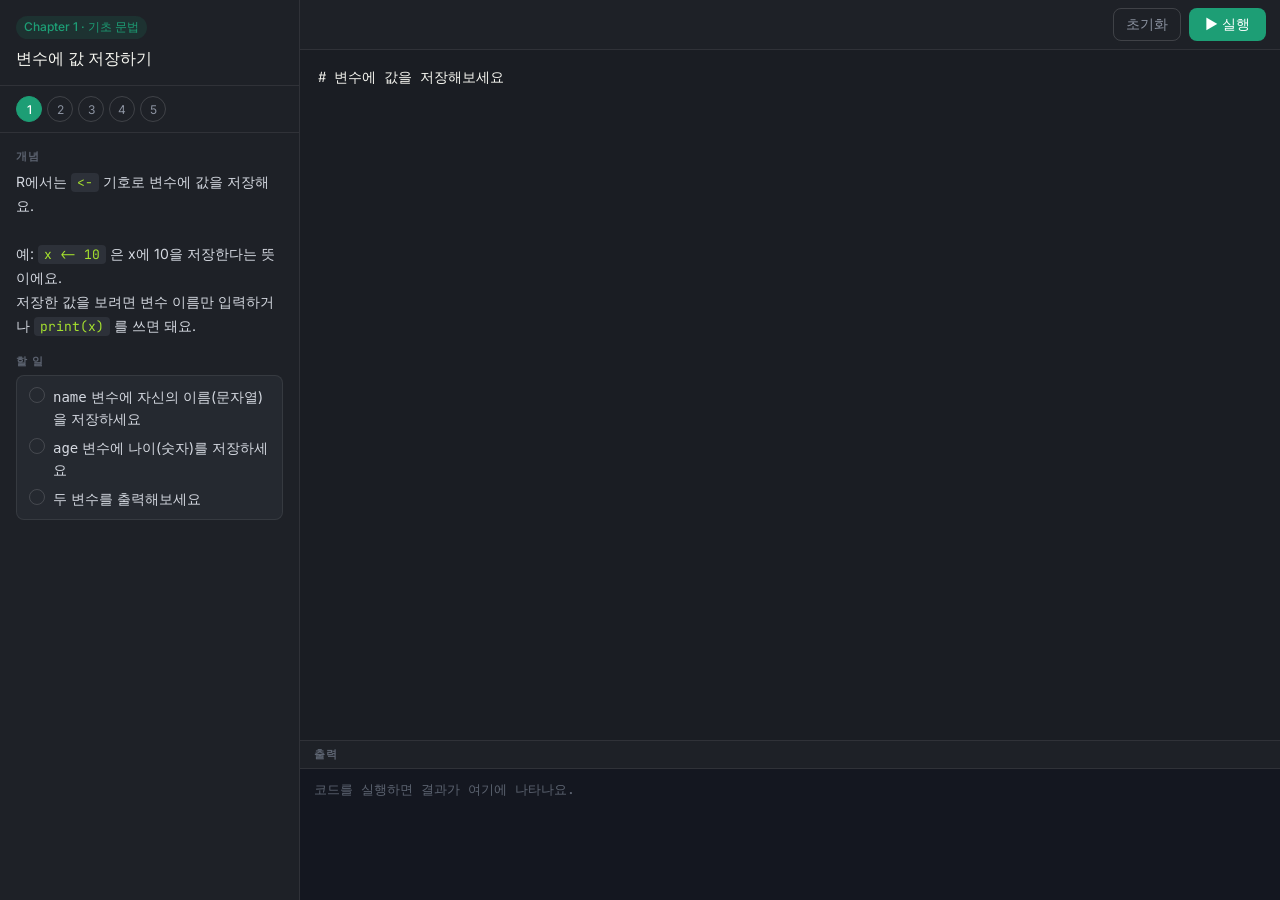
==== index.html @ 2be3b811 "Add files via upload" ====
<!DOCTYPE html>
<html lang="ko">
<head>
  <meta charset="UTF-8" />
  <meta name="viewport" content="width=device-width, initial-scale=1.0" />
  <title>R 코딩 실습실</title>
  <link rel="stylesheet" href="style.css" />
</head>
<body>
<div class="app" id="app">

  <div class="main">

    <div class="left-panel">
      <div class="lesson-header">
        <div class="chapter-badge" id="chapter-badge"></div>
        <div class="lesson-title" id="lesson-title"></div>
      </div>
      <div class="steps-nav" id="steps-nav"></div>
      <div class="mission-body" id="mission-body"></div>
    </div>

    <div class="right-panel">
      <div class="editor-header">
        <div class="editor-actions">
          <button class="reset-btn" onclick="resetCode()">초기화</button>
          <button class="run-btn" id="run-btn" onclick="runCode()">▶ 실행</button>
        </div>
      </div>
      <div class="editor-wrap">
        <textarea id="code-editor" spellcheck="false" autocomplete="off"></textarea>
      </div>
      <div class="output-panel">
        <div class="output-header">
          <span class="output-label">출력</span>
          <span class="output-status" id="output-status"></span>
        </div>
        <div class="output-body" id="output-body">
          <span class="output-placeholder">코드를 실행하면 결과가 여기에 나타나요.</span>
        </div>
      </div>
    </div>

  </div>

  <div class="modal-overlay" id="modal-overlay" style="display:none;">
    <div class="modal-card">
      <div class="modal-icon">✓</div>
      <div class="modal-title" id="modal-title"></div>
      <div class="modal-sub" id="modal-sub"></div>
      <button class="modal-next-btn" onclick="nextStep()">다음 →</button>
    </div>
  </div>

</div>
<script src="lessons.js"></script>
<script src="r-engine.js"></script>
<script src="app.js"></script>
</body>
</html>
---- style.css ----
/* ── Google Fonts ────────────────────────────── */
@import url('https://fonts.googleapis.com/css2?family=JetBrains+Mono:wght@400;500&family=Inter:wght@400;500;600&display=swap');

/* ── 리셋 & 전역 ─────────────────────────────── */
*, *::before, *::after { box-sizing: border-box; margin: 0; padding: 0; }

:root {
  --teal:   #1D9E75;
  --teal-d: #0F6E56;
  --teal-l: #1a3a2e;
  --blue:   #185FA5;
  --blue-l: #E6F1FB;

  /* Twilight 기반 다크 배경 */
  --bg:     #1e2127;
  --bg2:    #252930;
  --bg3:    #2d3139;
  --editor: #1a1d23;
  --output: #141720;

  --border: rgba(255,255,255,0.08);
  --border2:rgba(255,255,255,0.15);
  --text:   #d4d8e0;
  --text2:  #8b92a0;
  --text3:  #5c6370;

  /* Monokai 하이라이트 색상 */
  --mk-green:  #a6e22e;
  --mk-yellow: #e6db74;
  --mk-orange: #fd971f;
  --mk-pink:   #f92672;
  --mk-blue:   #66d9ef;
  --mk-purple: #ae81ff;
  --mk-white:  #f8f8f2;

  --mono:   'JetBrains Mono', 'Fira Code', 'Courier New', monospace;
  --sans:   'Inter', -apple-system, BlinkMacSystemFont, sans-serif;
  --radius: 8px;
  --radius-lg: 12px;
}

html, body { height: 100%; font-family: var(--sans); font-size: 15px; background: var(--bg); color: var(--text); }

/* ── 로딩 화면 ───────────────────────────────── */
.loading-screen {
  position: fixed; inset: 0;
  display: flex; align-items: center; justify-content: center;
  background: var(--bg);
  z-index: 100;
}
.loading-inner { text-align: center; width: 320px; }
.loading-logo {
  width: 64px; height: 64px; border-radius: 16px;
  background: var(--teal); color: white;
  font-size: 28px; font-weight: 700;
  display: flex; align-items: center; justify-content: center;
  margin: 0 auto 20px;
  font-family: var(--mono);
}
.loading-text { font-size: 17px; font-weight: 500; margin-bottom: 16px; }
.loading-bar {
  height: 4px; background: var(--bg3); border-radius: 2px; overflow: hidden;
  margin-bottom: 12px;
}
.loading-fill {
  height: 100%; background: var(--teal);
  transition: width 0.6s ease; width: 0%;
}
.loading-sub { font-size: 14px; color: var(--text3); line-height: 1.5; }

/* ── 앱 레이아웃 ─────────────────────────────── */
.app { height: 100vh; display: flex; flex-direction: column; }

.main {
  flex: 1; display: flex; overflow: hidden;
  min-height: 0;
}

/* ── 왼쪽 패널 ───────────────────────────────── */
.left-panel {
  width: 300px; min-width: 300px;
  display: flex; flex-direction: column;
  border-right: 0.5px solid var(--border);
  overflow: hidden;
}

.lesson-header {
  padding: 16px;
  border-bottom: 0.5px solid var(--border);
}
.chapter-badge {
  font-size: 12px; font-weight: 500;
  padding: 3px 8px; border-radius: 20px;
  display: inline-block; margin-bottom: 8px;
  background: var(--teal-l); color: var(--teal);
}
.lesson-title { font-size: 16px; font-weight: 500; line-height: 1.4; color: var(--mk-white); }

.steps-nav {
  display: flex; flex-wrap: wrap;
  padding: 10px 16px; gap: 5px;
  border-bottom: 0.5px solid var(--border);
}
.step-dot {
  width: 26px; height: 26px; border-radius: 50%;
  border: 0.5px solid var(--border2);
  display: flex; align-items: center; justify-content: center;
  font-size: 12px; cursor: pointer; color: var(--text2);
  transition: all 0.15s;
}
.step-dot:hover { background: var(--bg2); }
.step-dot.active { background: var(--teal); color: white; border-color: var(--teal); font-weight: 500; }
.step-dot.done   { background: var(--teal-l); color: var(--teal); border-color: var(--teal); }

.mission-body {
  flex: 1; overflow-y: auto;
  padding: 16px;
}
.mission-section { margin-bottom: 16px; }
.mission-label {
  font-size: 11px; font-weight: 600; letter-spacing: 0.07em;
  text-transform: uppercase; color: var(--text3); margin-bottom: 6px;
}
.mission-text { font-size: 14px; line-height: 1.7; color: var(--text); }
.mission-text code {
  font-family: var(--mono); font-size: 13px;
  background: var(--bg3); padding: 1px 6px;
  border-radius: 4px; color: var(--mk-green);
}
.mission-text pre {
  background: var(--editor); border: 0.5px solid var(--border);
  border-radius: var(--radius); padding: 12px 14px;
  margin-top: 8px; overflow-x: auto;
}
.mission-text pre code {
  background: none; padding: 0; font-size: 13px; color: var(--mk-white);
}
.task-box {
  background: var(--bg2); border-radius: var(--radius);
  padding: 10px 12px; border: 0.5px solid var(--border);
}
.task-item {
  display: flex; align-items: flex-start; gap: 8px;
  font-size: 14px; line-height: 1.5;
  margin-bottom: 8px;
}
.task-item:last-child { margin-bottom: 0; }
.task-check {
  width: 16px; height: 16px; min-width: 16px; border-radius: 50%;
  border: 1.5px solid var(--border2); margin-top: 1px;
  display: flex; align-items: center; justify-content: center;
  transition: all 0.2s;
}
.task-check.done { background: var(--teal); border-color: var(--teal); color: white; }

.hint-area {
  padding: 12px 16px;
  border-top: 0.5px solid var(--border);
}
.hint-btn {
  width: 100%; padding: 8px 12px;
  border: 0.5px solid var(--border2);
  border-radius: var(--radius); background: transparent;
  font-family: var(--sans); font-size: 14px; color: var(--text2);
  cursor: pointer; transition: all 0.15s;
}
.hint-btn:hover { background: var(--bg2); color: var(--text); }
.hint-bubble {
  display: none; font-size: 14px; line-height: 1.65;
  color: var(--text); background: var(--bg2);
  border-radius: var(--radius); padding: 10px 12px;
  margin-top: 8px;
  border-left: 2px solid var(--teal);
}
.hint-bubble.visible { display: block; }
.hint-loading { color: var(--text3); font-style: italic; }

.hint-box {
  font-size: 13px; line-height: 1.65; color: var(--mk-yellow);
  background: var(--bg2); border-radius: var(--radius);
  padding: 10px 12px; border-left: 2px solid var(--mk-orange);
}

/* ── 오른쪽 패널 ─────────────────────────────── */
.right-panel { flex: 1; display: flex; flex-direction: column; min-width: 0; }

.editor-header {
  padding: 8px 14px;
  border-bottom: 0.5px solid var(--border);
  display: flex; align-items: center; justify-content: flex-end;
}
.editor-actions { display: flex; gap: 8px; }

.reset-btn {
  padding: 6px 12px; border: 0.5px solid var(--border2);
  border-radius: var(--radius); background: transparent;
  font-family: var(--sans); font-size: 14px; color: var(--text2);
  cursor: pointer; transition: all 0.15s;
}
.reset-btn:hover { background: var(--bg2); }

.run-btn {
  padding: 6px 16px; background: var(--teal); color: white;
  border: none; border-radius: var(--radius);
  font-family: var(--sans); font-size: 14px; font-weight: 500;
  cursor: pointer; transition: background 0.15s;
}
.run-btn:hover { background: var(--teal-d); }
.run-btn:disabled { opacity: 0.6; cursor: not-allowed; }

.editor-wrap { flex: 1; min-height: 0; }

#code-editor {
  width: 100%; height: 100%;
  border: none; outline: none; resize: none;
  font-family: var(--mono); font-size: 14px; line-height: 1.7;
  padding: 16px 18px;
  background: var(--editor); color: var(--mk-white);
  tab-size: 2; caret-color: var(--mk-orange);
}

.output-panel {
  height: 160px; border-top: 0.5px solid var(--border);
  display: flex; flex-direction: column;
}
.output-header {
  padding: 6px 14px;
  border-bottom: 0.5px solid var(--border);
  display: flex; align-items: center; justify-content: space-between;
}
.output-label {
  font-size: 11px; font-weight: 600; letter-spacing: 0.07em;
  text-transform: uppercase; color: var(--text3);
}
.output-status { font-size: 13px; }
.status-ok  { color: var(--mk-green); }
.status-err { color: var(--mk-pink); }

.output-body {
  flex: 1; padding: 10px 14px; overflow-y: auto;
  font-family: var(--mono); font-size: 13px; line-height: 1.7;
  background: var(--output);
}
.output-placeholder { color: var(--text3); }
.out-ok  { color: var(--mk-white); white-space: pre-wrap; }
.out-err { color: var(--mk-pink);  white-space: pre-wrap; }

/* ── 모달 ────────────────────────────────────── */
.modal-overlay {
  position: fixed; inset: 0;
  background: rgba(0,0,0,0.7);
  display: flex; align-items: center; justify-content: center;
  z-index: 50;
}
.modal-card {
  background: var(--bg2); border: 0.5px solid var(--border2);
  border-radius: var(--radius-lg); padding: 32px 40px;
  text-align: center; min-width: 280px;
}
.modal-icon {
  width: 48px; height: 48px; border-radius: 50%;
  background: var(--teal-l); color: var(--teal);
  font-size: 22px; font-weight: 700;
  display: flex; align-items: center; justify-content: center;
  margin: 0 auto 12px;
}
.modal-title { font-size: 18px; font-weight: 500; margin-bottom: 6px; color: var(--mk-white); }
.modal-sub   { font-size: 14px; color: var(--text2); margin-bottom: 20px; }
.modal-next-btn {
  padding: 8px 24px; background: var(--teal); color: white;
  border: none; border-radius: var(--radius);
  font-family: var(--sans); font-size: 15px; font-weight: 500;
  cursor: pointer;
}
.modal-next-btn:hover { background: var(--teal-d); }
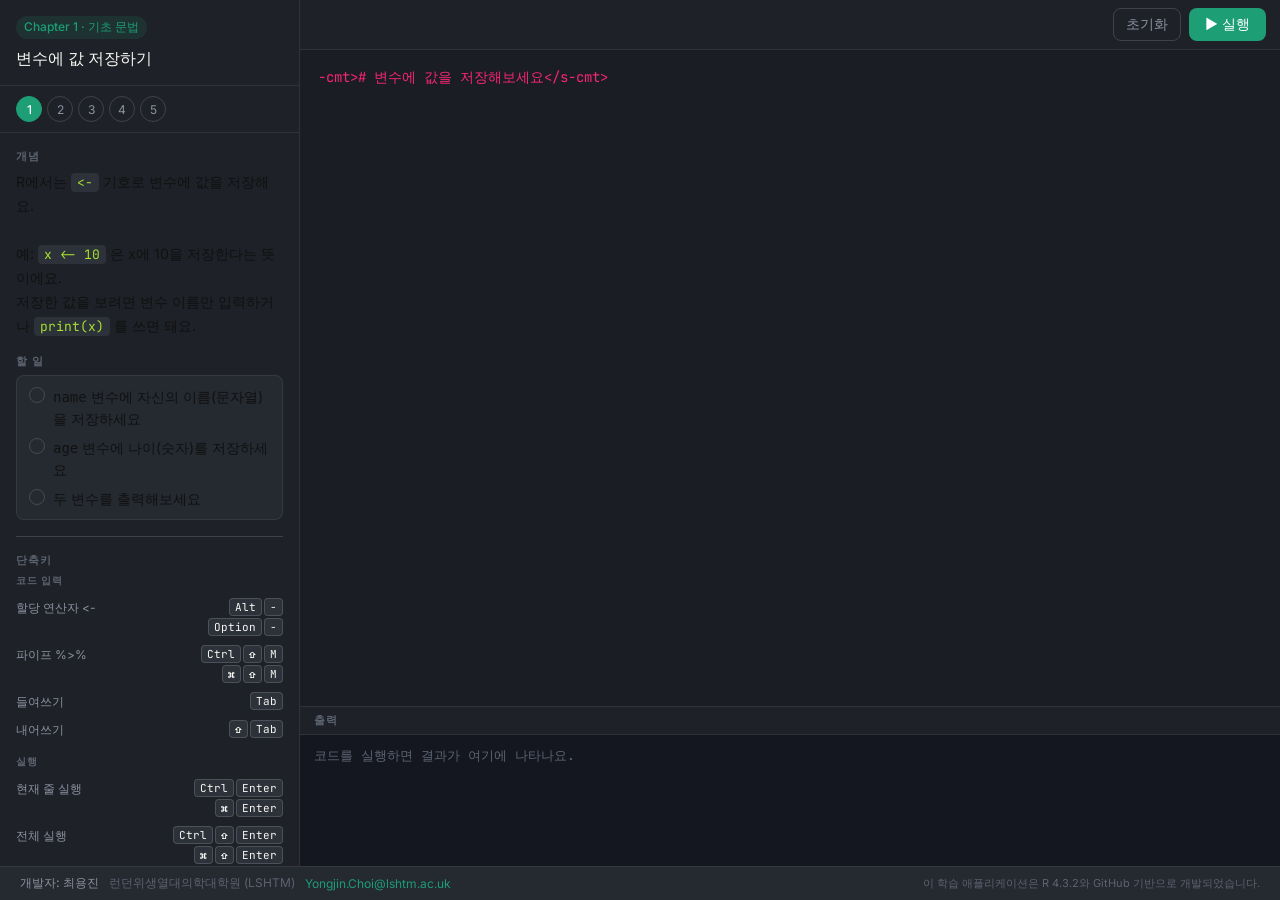
==== commit a3024696: "Add files via upload" ====
--- a/index.html
+++ b/index.html
@@ -27,9 +27,7 @@
           <button class="run-btn" id="run-btn" onclick="runCode()">▶ 실행</button>
         </div>
       </div>
-      <div class="editor-wrap">
-        <textarea id="code-editor" spellcheck="false" autocomplete="off"></textarea>
-      </div>
+      <div class="editor-wrap" id="code-editor-wrap"></div>
       <div class="output-panel">
         <div class="output-header">
           <span class="output-label">출력</span>
@@ -43,18 +41,29 @@
 
   </div>
 
+  <footer class="app-footer">
+    <div class="footer-left">
+      <span class="footer-dev">개발자: 최용진</span>
+      <span class="footer-affil">런던위생열대의학대학원 (LSHTM)</span>
+      <a class="footer-email" href="mailto:Yongjin.Choi@lshtm.ac.uk">Yongjin.Choi@lshtm.ac.uk</a>
+    </div>
+    <div class="footer-right">
+      이 학습 애플리케이션은 R 4.3.2와 GitHub 기반으로 개발되었습니다.
+    </div>
+  </footer>
+
   <div class="modal-overlay" id="modal-overlay" style="display:none;">
     <div class="modal-card">
       <div class="modal-icon">✓</div>
       <div class="modal-title" id="modal-title"></div>
+      <div class="modal-impl" id="modal-impl"></div>
       <div class="modal-sub" id="modal-sub"></div>
-      <button class="modal-next-btn" onclick="nextStep()">다음 →</button>
+      <button class="modal-next-btn" onclick="nextStep()">다음 단계 →</button>
     </div>
   </div>
 
 </div>
 <script src="lessons.js"></script>
-<script src="r-engine.js"></script>
 <script src="app.js"></script>
 </body>
 </html>
--- a/style.css
+++ b/style.css
@@ -181,6 +181,51 @@
   padding: 10px 12px; border-left: 2px solid var(--mk-orange);
 }
 
+/* ── 개념/할일 텍스트 색상 ───────────────────── */
+.content-text { color: #ffffff; }
+@media (prefers-color-scheme: light) {
+  .content-text { color: #111111; }
+}
+
+/* ── 단축키 구분선 ───────────────────────────── */
+.shortcut-divider {
+  border: none; border-top: 0.5px solid var(--border2);
+  margin: 8px 0 16px;
+}
+
+/* ── 단축키 리스트 ───────────────────────────── */
+.shortcut-list {
+  display: flex; flex-direction: column; gap: 3px;
+}
+.shortcut-group-label {
+  font-size: 10px; font-weight: 600; letter-spacing: 0.07em;
+  text-transform: uppercase; color: var(--text3);
+  margin-top: 10px; margin-bottom: 4px;
+}
+.shortcut-group-label:first-child { margin-top: 0; }
+.shortcut-item {
+  display: flex; align-items: flex-start;
+  justify-content: space-between;
+  gap: 8px; padding: 3px 0;
+}
+.shortcut-desc {
+  font-size: 12px; color: var(--text2); white-space: nowrap; padding-top: 2px;
+}
+.shortcut-keys {
+  display: flex; flex-direction: column; align-items: flex-end;
+  gap: 2px; flex-shrink: 0;
+}
+.shortcut-keys-row {
+  display: flex; align-items: center; gap: 2px;
+}
+kbd {
+  font-family: var(--mono); font-size: 11px;
+  background: var(--bg3); color: var(--mk-white);
+  border: 0.5px solid var(--border2);
+  border-radius: 4px; padding: 1px 5px;
+  white-space: nowrap;
+}
+
 /* ── 오른쪽 패널 ─────────────────────────────── */
 .right-panel { flex: 1; display: flex; flex-direction: column; min-width: 0; }
 
@@ -208,16 +253,45 @@
 .run-btn:hover { background: var(--teal-d); }
 .run-btn:disabled { opacity: 0.6; cursor: not-allowed; }
 
-.editor-wrap { flex: 1; min-height: 0; }
+.run-btn.next-mode { background: #185FA5; }
+.run-btn.next-mode:hover { background: #0c447c; }
+
+.editor-wrap {
+  flex: 1; min-height: 0; position: relative; overflow: hidden;
+}
+
+#hl-layer {
+  position: absolute; inset: 0;
+  font-family: var(--mono); font-size: 14px; line-height: 1.7;
+  padding: 16px 18px; margin: 0;
+  background: var(--editor);
+  color: var(--mk-white);
+  white-space: pre-wrap; word-wrap: break-word;
+  overflow: hidden; pointer-events: none;
+  tab-size: 2;
+}
 
 #code-editor {
+  position: absolute; inset: 0;
   width: 100%; height: 100%;
   border: none; outline: none; resize: none;
   font-family: var(--mono); font-size: 14px; line-height: 1.7;
   padding: 16px 18px;
-  background: var(--editor); color: var(--mk-white);
-  tab-size: 2; caret-color: var(--mk-orange);
-}
+  background: transparent; color: transparent;
+  caret-color: var(--mk-orange);
+  tab-size: 2; z-index: 1;
+  white-space: pre-wrap; word-wrap: break-word;
+  overflow-y: auto;
+}
+
+/* ── Monokai R 하이라이트 ────────────────────── */
+.hl-kw  { color: #f92672; font-weight: 500; }
+.hl-bi  { color: #66d9ef; }
+.hl-fn  { color: #a6e22e; }
+.hl-str { color: #e6db74; }
+.hl-num { color: #ae81ff; }
+.hl-op  { color: #f92672; }
+.hl-cmt { color: #75715e; font-style: italic; }
 
 .output-panel {
   height: 160px; border-top: 0.5px solid var(--border);
@@ -255,7 +329,7 @@
 .modal-card {
   background: var(--bg2); border: 0.5px solid var(--border2);
   border-radius: var(--radius-lg); padding: 32px 40px;
-  text-align: center; min-width: 280px;
+  text-align: center; min-width: 320px; max-width: 520px;
 }
 .modal-icon {
   width: 48px; height: 48px; border-radius: 50%;
@@ -264,7 +338,18 @@
   display: flex; align-items: center; justify-content: center;
   margin: 0 auto 12px;
 }
-.modal-title { font-size: 18px; font-weight: 500; margin-bottom: 6px; color: var(--mk-white); }
+.modal-title { font-size: 18px; font-weight: 500; margin-bottom: 14px; color: var(--mk-white); }
+.modal-impl  {
+  font-size: 14px; line-height: 1.7; color: var(--text);
+  text-align: left; background: var(--bg3);
+  border-radius: var(--radius); padding: 14px 16px;
+  margin-bottom: 16px; border-left: 2px solid var(--teal);
+}
+.modal-impl code {
+  font-family: var(--mono); font-size: 13px;
+  background: var(--editor); color: var(--mk-green);
+  padding: 1px 5px; border-radius: 3px;
+}
 .modal-sub   { font-size: 14px; color: var(--text2); margin-bottom: 20px; }
 .modal-next-btn {
   padding: 8px 24px; background: var(--teal); color: white;
@@ -273,3 +358,21 @@
   cursor: pointer;
 }
 .modal-next-btn:hover { background: var(--teal-d); }
+
+/* ── Footer ──────────────────────────────────── */
+.app-footer {
+  display: flex; align-items: center; justify-content: space-between;
+  padding: 8px 20px;
+  border-top: 0.5px solid var(--border);
+  background: var(--bg2);
+  font-size: 12px; color: var(--text3);
+  flex-shrink: 0;
+}
+.footer-left { display: flex; align-items: center; gap: 10px; }
+.footer-dev  { color: var(--text2); font-weight: 500; }
+.footer-affil { color: var(--text3); }
+.footer-email {
+  color: var(--teal); text-decoration: none;
+}
+.footer-email:hover { text-decoration: underline; }
+.footer-right { color: var(--text3); font-size: 11px; }
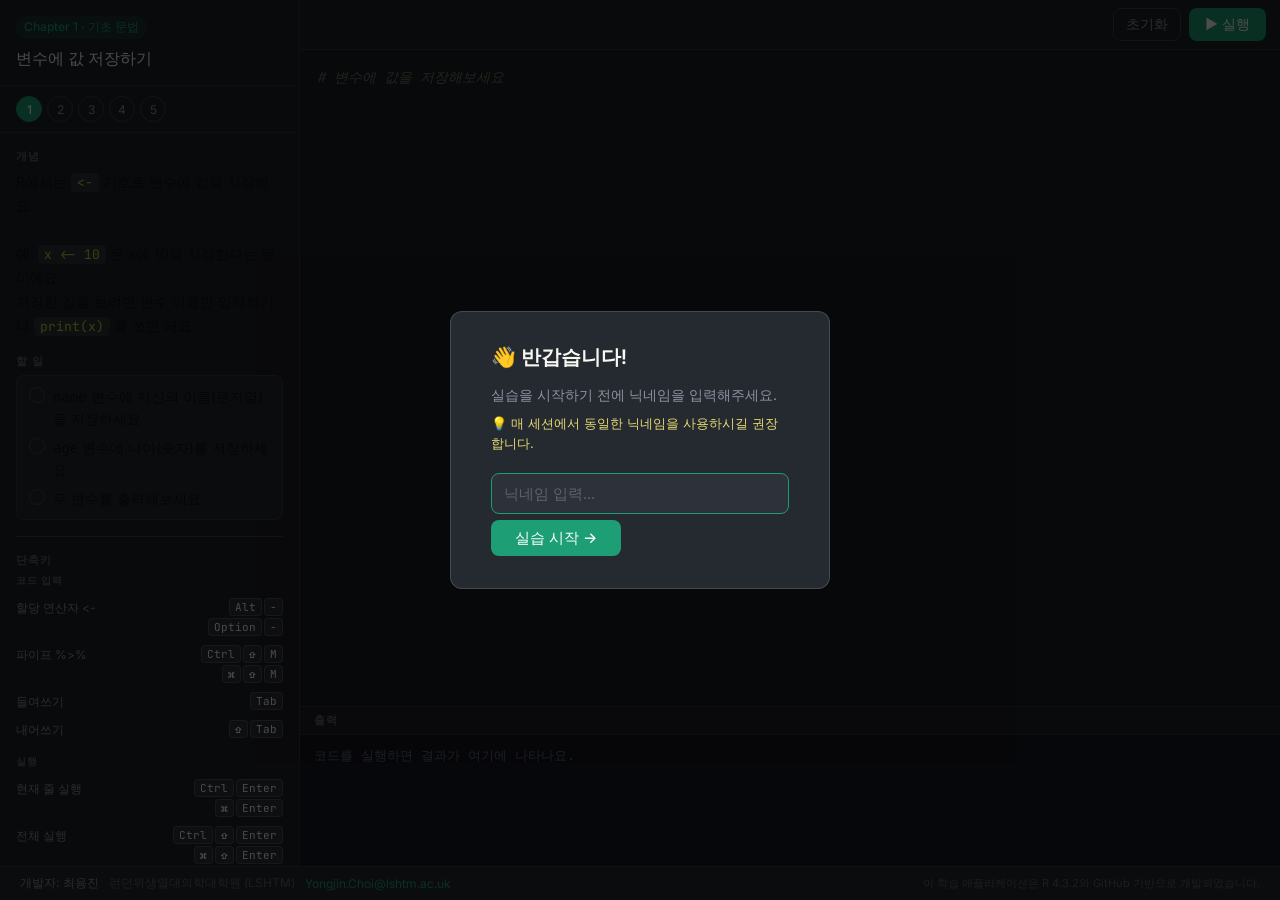
==== commit 03c7bd33: "Add files via upload" ====
--- a/index.html
+++ b/index.html
@@ -62,6 +62,29 @@
     </div>
   </div>
 
+  <!-- 닉네임 입력 모달 -->
+  <div class="modal-overlay" id="nickname-overlay" style="display:none;">
+    <div class="modal-card nickname-card">
+      <div class="nickname-title">👋 반갑습니다!</div>
+      <div class="nickname-desc">
+        실습을 시작하기 전에 닉네임을 입력해주세요.<br>
+        <span class="nickname-tip">💡 매 세션에서 동일한 닉네임을 사용하시길 권장합니다.</span>
+      </div>
+      <input
+        type="text"
+        id="nickname-input"
+        class="nickname-input"
+        placeholder="닉네임 입력..."
+        maxlength="20"
+        onkeydown="handleNicknameKey(event)"
+      />
+      <div class="nickname-error" id="nickname-error" style="display:none;">
+        닉네임을 입력해주세요.
+      </div>
+      <button class="modal-next-btn" onclick="submitNickname()">실습 시작 →</button>
+    </div>
+  </div>
+
 </div>
 <script src="lessons.js"></script>
 <script src="app.js"></script>
--- a/style.css
+++ b/style.css
@@ -269,6 +269,8 @@
   white-space: pre-wrap; word-wrap: break-word;
   overflow: hidden; pointer-events: none;
   tab-size: 2;
+  font-variant-ligatures: none;
+  -webkit-font-variant-ligatures: none;
 }
 
 #code-editor {
@@ -282,6 +284,8 @@
   tab-size: 2; z-index: 1;
   white-space: pre-wrap; word-wrap: break-word;
   overflow-y: auto;
+  font-variant-ligatures: none;
+  -webkit-font-variant-ligatures: none;
 }
 
 /* ── Monokai R 하이라이트 ────────────────────── */
@@ -359,7 +363,32 @@
 }
 .modal-next-btn:hover { background: var(--teal-d); }
 
-/* ── Footer ──────────────────────────────────── */
+/* ── 닉네임 모달 ─────────────────────────────── */
+.nickname-card { max-width: 380px; text-align: left; }
+.nickname-title {
+  font-size: 20px; font-weight: 600; color: var(--mk-white);
+  margin-bottom: 12px;
+}
+.nickname-desc {
+  font-size: 14px; color: var(--text2); line-height: 1.65;
+  margin-bottom: 6px;
+}
+.nickname-tip {
+  display: block; margin-top: 8px; font-size: 13px;
+  color: var(--mk-yellow); line-height: 1.5;
+}
+.nickname-input {
+  width: 100%; padding: 10px 12px; margin: 14px 0 6px;
+  background: var(--bg3); border: 0.5px solid var(--border2);
+  border-radius: var(--radius); color: var(--mk-white);
+  font-family: var(--sans); font-size: 15px; outline: none;
+  transition: border-color 0.15s;
+}
+.nickname-input:focus { border-color: var(--teal); }
+.nickname-input::placeholder { color: var(--text3); }
+.nickname-error {
+  font-size: 12px; color: var(--mk-pink); margin-bottom: 10px;
+}
 .app-footer {
   display: flex; align-items: center; justify-content: space-between;
   padding: 8px 20px;
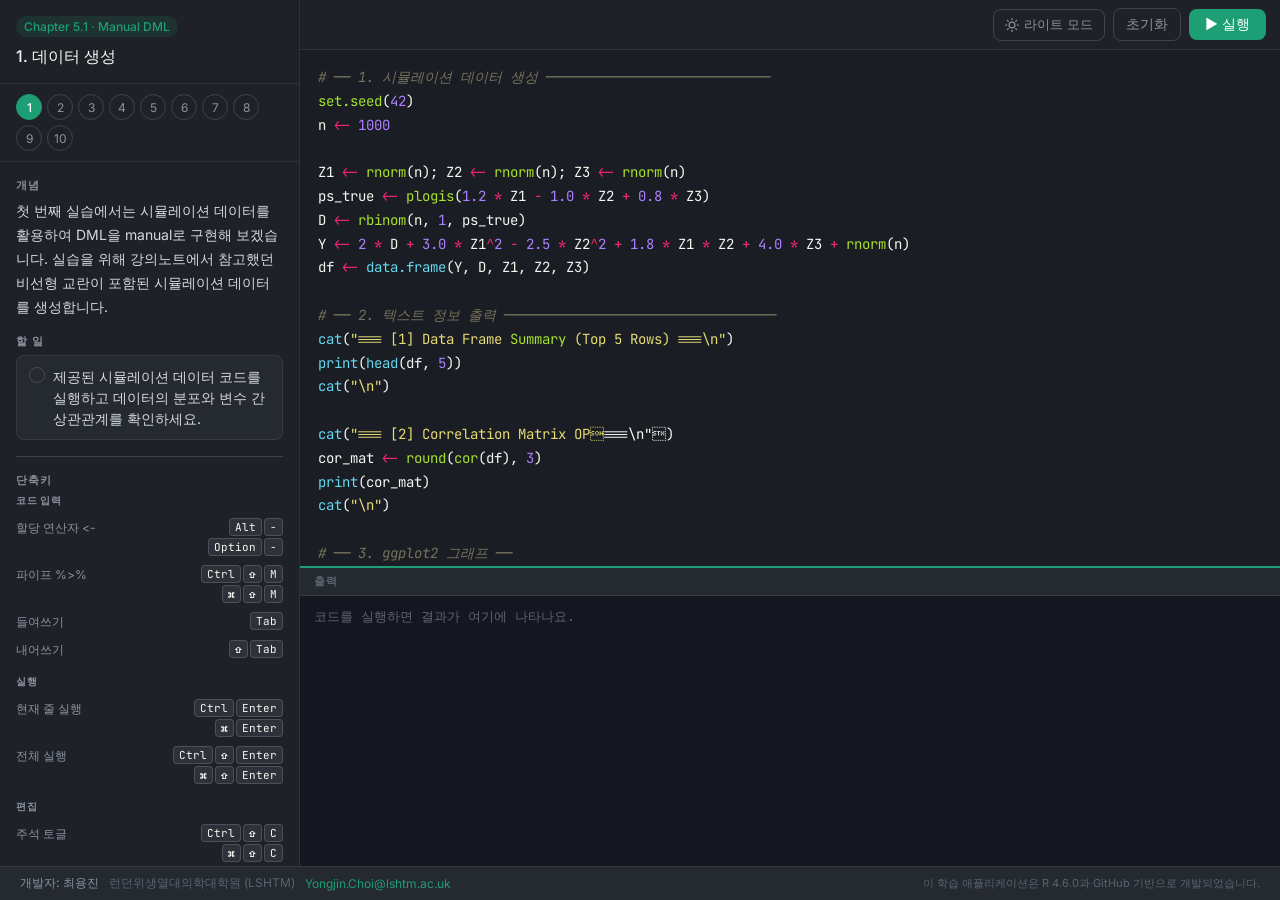
==== commit a5ef86ca: "Add files via upload" ====
--- a/index.html
+++ b/index.html
@@ -1,46 +1,70 @@
 <!DOCTYPE html>
-<html lang="ko">
+<html lang="ko" data-theme="dark">
 <head>
   <meta charset="UTF-8" />
   <meta name="viewport" content="width=device-width, initial-scale=1.0" />
-  <title>R 코딩 실습실</title>
+  <script id="MathJax-script" async src="https://cdn.jsdelivr.net/npm/mathjax@3/es5/tex-mml-chtml.js"></script>
+  <title>코딩 실습실</title>
   <link rel="stylesheet" href="style.css" />
 </head>
 <body>
+
 <div class="app" id="app">
 
+  <!-- ── 메인 레이아웃 ── -->
   <div class="main">
 
+    <!-- 왼쪽 패널 -->
     <div class="left-panel">
       <div class="lesson-header">
         <div class="chapter-badge" id="chapter-badge"></div>
-        <div class="lesson-title" id="lesson-title"></div>
+        <div class="lesson-title"  id="lesson-title"></div>
       </div>
-      <div class="steps-nav" id="steps-nav"></div>
+      <div class="steps-nav"   id="steps-nav"></div>
       <div class="mission-body" id="mission-body"></div>
     </div>
 
-    <div class="right-panel">
+    <!-- 오른쪽 패널 -->
+    <div class="right-panel" id="right-panel">
+
       <div class="editor-header">
         <div class="editor-actions">
+          <button id="theme-btn" class="theme-btn" onclick="toggleTheme()" title="라이트/다크 전환">
+            <svg width="14" height="14" viewBox="0 0 24 24" fill="none" stroke="currentColor" stroke-width="2" stroke-linecap="round" stroke-linejoin="round"><circle cx="12" cy="12" r="5"/><line x1="12" y1="1" x2="12" y2="3"/><line x1="12" y1="21" x2="12" y2="23"/><line x1="4.22" y1="4.22" x2="5.64" y2="5.64"/><line x1="18.36" y1="18.36" x2="19.78" y2="19.78"/><line x1="1" y1="12" x2="3" y2="12"/><line x1="21" y1="12" x2="23" y2="12"/><line x1="4.22" y1="19.78" x2="5.64" y2="18.36"/><line x1="18.36" y1="5.64" x2="19.78" y2="4.22"/></svg>
+            라이트 모드
+          </button>
           <button class="reset-btn" onclick="resetCode()">초기화</button>
           <button class="run-btn" id="run-btn" onclick="runCode()">▶ 실행</button>
         </div>
       </div>
+
       <div class="editor-wrap" id="code-editor-wrap"></div>
-      <div class="output-panel">
+
+      <div class="output-panel" id="output-panel">
+        <div class="resizer-top" id="resizer-top"></div>
+
         <div class="output-header">
           <span class="output-label">출력</span>
           <span class="output-status" id="output-status"></span>
         </div>
-        <div class="output-body" id="output-body">
-          <span class="output-placeholder">코드를 실행하면 결과가 여기에 나타나요.</span>
+
+        <div class="output-container" id="output-container">
+          <div class="output-body" id="output-body">
+            <span class="output-placeholder">코드를 실행하면 결과가 여기에 나타나요.</span>
+          </div>
+          <div id="output-plot-wrap" style="display:none;">
+            <div style="width:100%;text-align:center;">
+              <img id="output-plot" src="" alt="R Plot">
+            </div>
+          </div>
         </div>
       </div>
-    </div>
 
-  </div>
+    </div><!-- /.right-panel -->
 
+  </div><!-- /.main -->
+
+  <!-- ── 푸터 ── -->
   <footer class="app-footer">
     <div class="footer-left">
       <span class="footer-dev">개발자: 최용진</span>
@@ -48,21 +72,24 @@
       <a class="footer-email" href="mailto:Yongjin.Choi@lshtm.ac.uk">Yongjin.Choi@lshtm.ac.uk</a>
     </div>
     <div class="footer-right">
-      이 학습 애플리케이션은 R 4.3.2와 GitHub 기반으로 개발되었습니다.
+      이 학습 애플리케이션은 R 4.6.0과 GitHub 기반으로 개발되었습니다.
     </div>
   </footer>
 
+  <!-- ── 완료 모달 ── -->
   <div class="modal-overlay" id="modal-overlay" style="display:none;">
-    <div class="modal-card">
+    <div class="modal-card" style="position:relative;">
+      <button class="modal-close" onclick="closeModal()">×</button>
       <div class="modal-icon">✓</div>
       <div class="modal-title" id="modal-title"></div>
-      <div class="modal-impl" id="modal-impl"></div>
-      <div class="modal-sub" id="modal-sub"></div>
+      <div class="modal-impl"  id="modal-impl"></div>
+      <div class="modal-sub"   id="modal-sub"></div>
       <button class="modal-next-btn" onclick="nextStep()">다음 단계 →</button>
     </div>
   </div>
 
-  <!-- 닉네임 입력 모달 -->
+  <!--
+  닉네임 모달 (현재 비활성화)
   <div class="modal-overlay" id="nickname-overlay" style="display:none;">
     <div class="modal-card nickname-card">
       <div class="nickname-title">👋 반갑습니다!</div>
@@ -78,15 +105,51 @@
         maxlength="20"
         onkeydown="handleNicknameKey(event)"
       />
-      <div class="nickname-error" id="nickname-error" style="display:none;">
-        닉네임을 입력해주세요.
-      </div>
+      <div class="nickname-error" id="nickname-error" style="display:none;">닉네임을 입력해주세요.</div>
       <button class="modal-next-btn" onclick="submitNickname()">실습 시작 →</button>
     </div>
   </div>
+  -->
 
-</div>
+</div><!-- /.app -->
+
 <script src="lessons.js"></script>
 <script src="app.js"></script>
+
+<script>
+  /* ── 모달 닫기 ── */
+  function closeModal() {
+    document.getElementById('modal-overlay').style.display = 'none';
+  }
+
+  /* ── 출력 패널 리사이즈 ── */
+  (function () {
+    const panel   = document.getElementById('output-panel');
+    const resizer = document.getElementById('resizer-top');
+    let isResizing = false, startY, startHeight;
+
+    resizer.addEventListener('mousedown', (e) => {
+      isResizing  = true;
+      startY      = e.clientY;
+      startHeight = parseInt(getComputedStyle(panel).height, 10);
+
+      const onMove = (e) => {
+        if (!isResizing) return;
+        const newH = startHeight + (startY - e.clientY);
+        if (newH >= 100 && newH <= window.innerHeight * 0.8) {
+          panel.style.height = newH + 'px';
+        }
+      };
+      const onUp = () => {
+        isResizing = false;
+        document.removeEventListener('mousemove', onMove);
+        document.removeEventListener('mouseup',   onUp);
+      };
+      document.addEventListener('mousemove', onMove);
+      document.addEventListener('mouseup',   onUp);
+    });
+  })();
+</script>
+
 </body>
-</html>
+</html>
--- a/style.css
+++ b/style.css
@@ -1,30 +1,35 @@
-/* ── Google Fonts ────────────────────────────── */
+/* ── Google Fonts ───────────────────────────── */
 @import url('https://fonts.googleapis.com/css2?family=JetBrains+Mono:wght@400;500&family=Inter:wght@400;500;600&display=swap');
 
 /* ── 리셋 & 전역 ─────────────────────────────── */
 *, *::before, *::after { box-sizing: border-box; margin: 0; padding: 0; }
 
-:root {
+/* ══════════════════════════════════════════════
+   CSS 변수 — 다크 테마 (기본값)
+══════════════════════════════════════════════ */
+:root,
+[data-theme="dark"] {
   --teal:   #1D9E75;
   --teal-d: #0F6E56;
   --teal-l: #1a3a2e;
   --blue:   #185FA5;
   --blue-l: #E6F1FB;
 
-  /* Twilight 기반 다크 배경 */
+  /* 배경 */
   --bg:     #1e2127;
   --bg2:    #252930;
   --bg3:    #2d3139;
   --editor: #1a1d23;
   --output: #141720;
 
-  --border: rgba(255,255,255,0.08);
-  --border2:rgba(255,255,255,0.15);
-  --text:   #d4d8e0;
-  --text2:  #8b92a0;
-  --text3:  #5c6370;
-
-  /* Monokai 하이라이트 색상 */
+  /* 경계·텍스트 */
+  --border:  rgba(255,255,255,0.08);
+  --border2: rgba(255,255,255,0.15);
+  --text:    #d4d8e0;
+  --text2:   #8b92a0;
+  --text3:   #5c6370;
+
+  /* Monokai 하이라이트 */
   --mk-green:  #a6e22e;
   --mk-yellow: #e6db74;
   --mk-orange: #fd971f;
@@ -32,14 +37,76 @@
   --mk-blue:   #66d9ef;
   --mk-purple: #ae81ff;
   --mk-white:  #f8f8f2;
-
-  --mono:   'JetBrains Mono', 'Fira Code', 'Courier New', monospace;
-  --sans:   'Inter', -apple-system, BlinkMacSystemFont, sans-serif;
-  --radius: 8px;
+  --mk-comment:#75715e;
+
+  /* 공통 */
+  --mono:      'JetBrains Mono', 'Fira Code', 'Courier New', monospace;
+  --sans:      'Inter', -apple-system, BlinkMacSystemFont, sans-serif;
+  --radius:    8px;
   --radius-lg: 12px;
 }
 
-html, body { height: 100%; font-family: var(--sans); font-size: 15px; background: var(--bg); color: var(--text); }
+/* ══════════════════════════════════════════════
+   CSS 변수 — 라이트 테마
+══════════════════════════════════════════════ */
+[data-theme="light"] {
+  --teal:   #0f8060;
+  --teal-d: #0a5c45;
+  --teal-l: #d4f0e8;
+
+  /* 배경 */
+  --bg:     #f5f6f8;
+  --bg2:    #ffffff;
+  --bg3:    #eaecf0;
+  --editor: #fafbfc;
+  --output: #f0f2f5;
+
+  /* 경계·텍스트 */
+  --border:  rgba(0,0,0,0.08);
+  --border2: rgba(0,0,0,0.15);
+  --text:    #2c3038;
+  --text2:   #5a6275;
+  --text3:   #9099aa;
+
+  /* 라이트용 코드 하이라이트 (GitHub-light 느낌) */
+  --mk-green:  #22863a;
+  --mk-yellow: #b08800;
+  --mk-orange: #e36209;
+  --mk-pink:   #d73a49;
+  --mk-blue:   #005cc5;
+  --mk-purple: #6f42c1;
+  --mk-white:  #24292e;
+  --mk-comment:#6a737d;
+}
+
+/* ── 라이트 테마: 에디터 캐럿·텍스트 색 보정 ── */
+[data-theme="light"] #code-editor {
+  caret-color: var(--mk-orange);
+  color: transparent; /* 하이라이트 레이어가 텍스트 담당 */
+}
+[data-theme="light"] #hl-layer {
+  background: var(--editor);
+  color: var(--mk-white);
+}
+
+/* ── 라이트 테마: output-plot 배경 그대로 유지 ── */
+[data-theme="light"] #output-plot-wrap {
+  background: #f8f9fa;
+}
+
+/* ────────────────────────────────────────────
+   이하 나머지 스타일은 CSS 변수만 참조하므로
+   라이트/다크 모두 자동 적용됩니다.
+──────────────────────────────────────────── */
+
+html, body {
+  height: 100%;
+  font-family: var(--sans);
+  font-size: 15px;
+  background: var(--bg);
+  color: var(--text);
+  transition: background 0.2s, color 0.2s;
+}
 
 /* ── 로딩 화면 ───────────────────────────────── */
 .loading-screen {
@@ -69,12 +136,8 @@
 .loading-sub { font-size: 14px; color: var(--text3); line-height: 1.5; }
 
 /* ── 앱 레이아웃 ─────────────────────────────── */
-.app { height: 100vh; display: flex; flex-direction: column; }
-
-.main {
-  flex: 1; display: flex; overflow: hidden;
-  min-height: 0;
-}
+.app  { height: 100vh; display: flex; flex-direction: column; }
+.main { flex: 1; display: flex; overflow: hidden; min-height: 0; }
 
 /* ── 왼쪽 패널 ───────────────────────────────── */
 .left-panel {
@@ -94,7 +157,10 @@
   display: inline-block; margin-bottom: 8px;
   background: var(--teal-l); color: var(--teal);
 }
-.lesson-title { font-size: 16px; font-weight: 500; line-height: 1.4; color: var(--mk-white); }
+.lesson-title {
+  font-size: 16px; font-weight: 500;
+  line-height: 1.4; color: var(--mk-white);
+}
 
 .steps-nav {
   display: flex; flex-wrap: wrap;
@@ -108,18 +174,15 @@
   font-size: 12px; cursor: pointer; color: var(--text2);
   transition: all 0.15s;
 }
-.step-dot:hover { background: var(--bg2); }
+.step-dot:hover  { background: var(--bg2); }
 .step-dot.active { background: var(--teal); color: white; border-color: var(--teal); font-weight: 500; }
 .step-dot.done   { background: var(--teal-l); color: var(--teal); border-color: var(--teal); }
 
-.mission-body {
-  flex: 1; overflow-y: auto;
-  padding: 16px;
-}
+.mission-body { flex: 1; overflow-y: auto; padding: 16px; }
 .mission-section { margin-bottom: 16px; }
 .mission-label {
-  font-size: 11px; font-weight: 600; letter-spacing: 0.07em;
-  text-transform: uppercase; color: var(--text3); margin-bottom: 6px;
+  font-size: 11px; font-weight: 700; letter-spacing: 0.08em;
+  text-transform: uppercase; color: var(--text2); margin-bottom: 6px;
 }
 .mission-text { font-size: 14px; line-height: 1.7; color: var(--text); }
 .mission-text code {
@@ -141,8 +204,7 @@
 }
 .task-item {
   display: flex; align-items: flex-start; gap: 8px;
-  font-size: 14px; line-height: 1.5;
-  margin-bottom: 8px;
+  font-size: 14px; line-height: 1.5; margin-bottom: 8px;
 }
 .task-item:last-child { margin-bottom: 0; }
 .task-check {
@@ -153,10 +215,7 @@
 }
 .task-check.done { background: var(--teal); border-color: var(--teal); color: white; }
 
-.hint-area {
-  padding: 12px 16px;
-  border-top: 0.5px solid var(--border);
-}
+.hint-area { padding: 12px 16px; border-top: 0.5px solid var(--border); }
 .hint-btn {
   width: 100%; padding: 8px 12px;
   border: 0.5px solid var(--border2);
@@ -169,72 +228,71 @@
   display: none; font-size: 14px; line-height: 1.65;
   color: var(--text); background: var(--bg2);
   border-radius: var(--radius); padding: 10px 12px;
-  margin-top: 8px;
-  border-left: 2px solid var(--teal);
+  margin-top: 8px; border-left: 2px solid var(--teal);
 }
 .hint-bubble.visible { display: block; }
 .hint-loading { color: var(--text3); font-style: italic; }
-
 .hint-box {
   font-size: 13px; line-height: 1.65; color: var(--mk-yellow);
   background: var(--bg2); border-radius: var(--radius);
   padding: 10px 12px; border-left: 2px solid var(--mk-orange);
 }
 
-/* ── 개념/할일 텍스트 색상 ───────────────────── */
-.content-text { color: #ffffff; }
-@media (prefers-color-scheme: light) {
-  .content-text { color: #111111; }
-}
-
-/* ── 단축키 구분선 ───────────────────────────── */
+/* 개념/할일 텍스트 */
+.content-text { color: var(--text); }
+
+/* ── 단축키 섹션 ─────────────────────────────── */
 .shortcut-divider {
   border: none; border-top: 0.5px solid var(--border2);
   margin: 8px 0 16px;
 }
-
-/* ── 단축키 리스트 ───────────────────────────── */
-.shortcut-list {
-  display: flex; flex-direction: column; gap: 3px;
-}
+.shortcut-list { display: flex; flex-direction: column; gap: 3px; }
 .shortcut-group-label {
-  font-size: 10px; font-weight: 600; letter-spacing: 0.07em;
-  text-transform: uppercase; color: var(--text3);
+  font-size: 10px; font-weight: 700; letter-spacing: 0.08em;
+  text-transform: uppercase; color: var(--text2);
   margin-top: 10px; margin-bottom: 4px;
 }
 .shortcut-group-label:first-child { margin-top: 0; }
 .shortcut-item {
   display: flex; align-items: flex-start;
-  justify-content: space-between;
-  gap: 8px; padding: 3px 0;
-}
-.shortcut-desc {
-  font-size: 12px; color: var(--text2); white-space: nowrap; padding-top: 2px;
-}
-.shortcut-keys {
-  display: flex; flex-direction: column; align-items: flex-end;
-  gap: 2px; flex-shrink: 0;
-}
-.shortcut-keys-row {
-  display: flex; align-items: center; gap: 2px;
-}
+  justify-content: space-between; gap: 8px; padding: 3px 0;
+}
+.shortcut-desc { font-size: 12px; color: var(--text2); white-space: nowrap; padding-top: 2px; }
+.shortcut-keys { display: flex; flex-direction: column; align-items: flex-end; gap: 2px; flex-shrink: 0; }
+.shortcut-keys-row { display: flex; align-items: center; gap: 2px; }
 kbd {
   font-family: var(--mono); font-size: 11px;
   background: var(--bg3); color: var(--mk-white);
   border: 0.5px solid var(--border2);
-  border-radius: 4px; padding: 1px 5px;
-  white-space: nowrap;
+  border-radius: 4px; padding: 1px 5px; white-space: nowrap;
 }
 
 /* ── 오른쪽 패널 ─────────────────────────────── */
-.right-panel { flex: 1; display: flex; flex-direction: column; min-width: 0; }
+.right-panel {
+  flex: 1; display: flex; flex-direction: column;
+  min-width: 0; min-height: 0; overflow: hidden;
+}
 
 .editor-header {
   padding: 8px 14px;
   border-bottom: 0.5px solid var(--border);
   display: flex; align-items: center; justify-content: flex-end;
-}
-.editor-actions { display: flex; gap: 8px; }
+  flex-shrink: 0;
+}
+.editor-actions { display: flex; gap: 8px; align-items: center; }
+
+/* 테마 버튼 */
+.theme-btn {
+  display: inline-flex; align-items: center; gap: 5px;
+  padding: 6px 11px;
+  border: 0.5px solid var(--border2);
+  border-radius: var(--radius); background: transparent;
+  font-family: var(--sans); font-size: 13px; color: var(--text2);
+  cursor: pointer; transition: all 0.15s;
+  white-space: nowrap;
+}
+.theme-btn:hover { background: var(--bg2); color: var(--text); }
+.theme-btn svg   { flex-shrink: 0; }
 
 .reset-btn {
   padding: 6px 12px; border: 0.5px solid var(--border2);
@@ -250,12 +308,12 @@
   font-family: var(--sans); font-size: 14px; font-weight: 500;
   cursor: pointer; transition: background 0.15s;
 }
-.run-btn:hover { background: var(--teal-d); }
+.run-btn:hover    { background: var(--teal-d); }
 .run-btn:disabled { opacity: 0.6; cursor: not-allowed; }
-
-.run-btn.next-mode { background: #185FA5; }
-.run-btn.next-mode:hover { background: #0c447c; }
-
+.run-btn.next-mode           { background: #185FA5; }
+.run-btn.next-mode:hover     { background: #0c447c; }
+
+/* ── 코드 에디터 ─────────────────────────────── */
 .editor-wrap {
   flex: 1; min-height: 0; position: relative; overflow: hidden;
 }
@@ -264,13 +322,13 @@
   position: absolute; inset: 0;
   font-family: var(--mono); font-size: 14px; line-height: 1.7;
   padding: 16px 18px; margin: 0;
-  background: var(--editor);
-  color: var(--mk-white);
+  background: var(--editor); color: var(--mk-white);
   white-space: pre-wrap; word-wrap: break-word;
   overflow: hidden; pointer-events: none;
   tab-size: 2;
-  font-variant-ligatures: none;
-  -webkit-font-variant-ligatures: none;
+  font-variant-ligatures: contextual;
+  -webkit-font-variant-ligatures: contextual;
+  font-feature-settings: "liga" 1, "calt" 1;
 }
 
 #code-editor {
@@ -284,27 +342,43 @@
   tab-size: 2; z-index: 1;
   white-space: pre-wrap; word-wrap: break-word;
   overflow-y: auto;
-  font-variant-ligatures: none;
-  -webkit-font-variant-ligatures: none;
-}
-
-/* ── Monokai R 하이라이트 ────────────────────── */
-.hl-kw  { color: #f92672; font-weight: 500; }
-.hl-bi  { color: #66d9ef; }
-.hl-fn  { color: #a6e22e; }
-.hl-str { color: #e6db74; }
-.hl-num { color: #ae81ff; }
-.hl-op  { color: #f92672; }
-.hl-cmt { color: #75715e; font-style: italic; }
-
+  font-variant-ligatures: contextual;
+  -webkit-font-variant-ligatures: contextual;
+  font-feature-settings: "liga" 1, "calt" 1;
+}
+
+/* ── Monokai / GitHub-light 하이라이트 ─────── */
+.hl-kw  { color: var(--mk-pink);    font-weight: 500; }
+.hl-bi  { color: var(--mk-blue);    }
+.hl-fn  { color: var(--mk-green);   }
+.hl-str { color: var(--mk-yellow);  }
+.hl-num { color: var(--mk-purple);  }
+.hl-op  { color: var(--mk-pink);    }
+.hl-cmt { color: var(--mk-comment); font-style: italic; }
+
+/* ── 출력 패널 ───────────────────────────────── */
 .output-panel {
-  height: 160px; border-top: 0.5px solid var(--border);
+  position: relative;
   display: flex; flex-direction: column;
-}
+  height: 300px; min-height: 100px; max-height: 80vh;
+  border-top: 2px solid var(--teal);
+  flex-shrink: 0;
+}
+
+.resizer-top {
+  position: absolute;
+  top: -6px; left: 0;
+  height: 12px; width: 100%;
+  cursor: ns-resize;
+  z-index: 20;
+}
+
 .output-header {
   padding: 6px 14px;
   border-bottom: 0.5px solid var(--border);
   display: flex; align-items: center; justify-content: space-between;
+  flex-shrink: 0;
+  background: var(--bg2);
 }
 .output-label {
   font-size: 11px; font-weight: 600; letter-spacing: 0.07em;
@@ -312,21 +386,31 @@
 }
 .output-status { font-size: 13px; }
 .status-ok  { color: var(--mk-green); }
-.status-err { color: var(--mk-pink); }
-
+.status-err { color: var(--mk-pink);  }
+
+.output-container {
+  flex: 1; overflow-y: auto;
+  background: var(--output);
+  display: flex; flex-direction: column;
+}
 .output-body {
-  flex: 1; padding: 10px 14px; overflow-y: auto;
+  flex: 1; padding: 10px 14px;
   font-family: var(--mono); font-size: 13px; line-height: 1.7;
-  background: var(--output);
 }
 .output-placeholder { color: var(--text3); }
 .out-ok  { color: var(--mk-white); white-space: pre-wrap; }
 .out-err { color: var(--mk-pink);  white-space: pre-wrap; }
 
+#output-plot-wrap {
+  padding: 15px; flex-shrink: 0;
+  background: #f8f9fa;
+}
+#output-plot { width: 100%; height: auto; border-radius: 4px; }
+
 /* ── 모달 ────────────────────────────────────── */
 .modal-overlay {
   position: fixed; inset: 0;
-  background: rgba(0,0,0,0.7);
+  background: rgba(0,0,0,0.65);
   display: flex; align-items: center; justify-content: center;
   z-index: 50;
 }
@@ -354,7 +438,7 @@
   background: var(--editor); color: var(--mk-green);
   padding: 1px 5px; border-radius: 3px;
 }
-.modal-sub   { font-size: 14px; color: var(--text2); margin-bottom: 20px; }
+.modal-sub { font-size: 14px; color: var(--text2); margin-bottom: 20px; }
 .modal-next-btn {
   padding: 8px 24px; background: var(--teal); color: white;
   border: none; border-radius: var(--radius);
@@ -362,21 +446,19 @@
   cursor: pointer;
 }
 .modal-next-btn:hover { background: var(--teal-d); }
+.modal-close {
+  position: absolute; top: 15px; right: 15px;
+  background: transparent; border: none;
+  font-size: 24px; color: var(--text3);
+  cursor: pointer; line-height: 1; transition: color 0.2s;
+}
+.modal-close:hover { color: var(--mk-white); }
 
 /* ── 닉네임 모달 ─────────────────────────────── */
 .nickname-card { max-width: 380px; text-align: left; }
-.nickname-title {
-  font-size: 20px; font-weight: 600; color: var(--mk-white);
-  margin-bottom: 12px;
-}
-.nickname-desc {
-  font-size: 14px; color: var(--text2); line-height: 1.65;
-  margin-bottom: 6px;
-}
-.nickname-tip {
-  display: block; margin-top: 8px; font-size: 13px;
-  color: var(--mk-yellow); line-height: 1.5;
-}
+.nickname-title { font-size: 20px; font-weight: 600; color: var(--mk-white); margin-bottom: 12px; }
+.nickname-desc  { font-size: 14px; color: var(--text2); line-height: 1.65; margin-bottom: 6px; }
+.nickname-tip   { display: block; margin-top: 8px; font-size: 13px; color: var(--mk-yellow); line-height: 1.5; }
 .nickname-input {
   width: 100%; padding: 10px 12px; margin: 14px 0 6px;
   background: var(--bg3); border: 0.5px solid var(--border2);
@@ -384,11 +466,11 @@
   font-family: var(--sans); font-size: 15px; outline: none;
   transition: border-color 0.15s;
 }
-.nickname-input:focus { border-color: var(--teal); }
+.nickname-input:focus       { border-color: var(--teal); }
 .nickname-input::placeholder { color: var(--text3); }
-.nickname-error {
-  font-size: 12px; color: var(--mk-pink); margin-bottom: 10px;
-}
+.nickname-error { font-size: 12px; color: var(--mk-pink); margin-bottom: 10px; }
+
+/* ── 푸터 ────────────────────────────────────── */
 .app-footer {
   display: flex; align-items: center; justify-content: space-between;
   padding: 8px 20px;
@@ -397,11 +479,9 @@
   font-size: 12px; color: var(--text3);
   flex-shrink: 0;
 }
-.footer-left { display: flex; align-items: center; gap: 10px; }
-.footer-dev  { color: var(--text2); font-weight: 500; }
+.footer-left  { display: flex; align-items: center; gap: 10px; }
+.footer-dev   { color: var(--text2); font-weight: 500; }
 .footer-affil { color: var(--text3); }
-.footer-email {
-  color: var(--teal); text-decoration: none;
-}
+.footer-email { color: var(--teal); text-decoration: none; }
 .footer-email:hover { text-decoration: underline; }
-.footer-right { color: var(--text3); font-size: 11px; }
+.footer-right { color: var(--text3); font-size: 11px; }
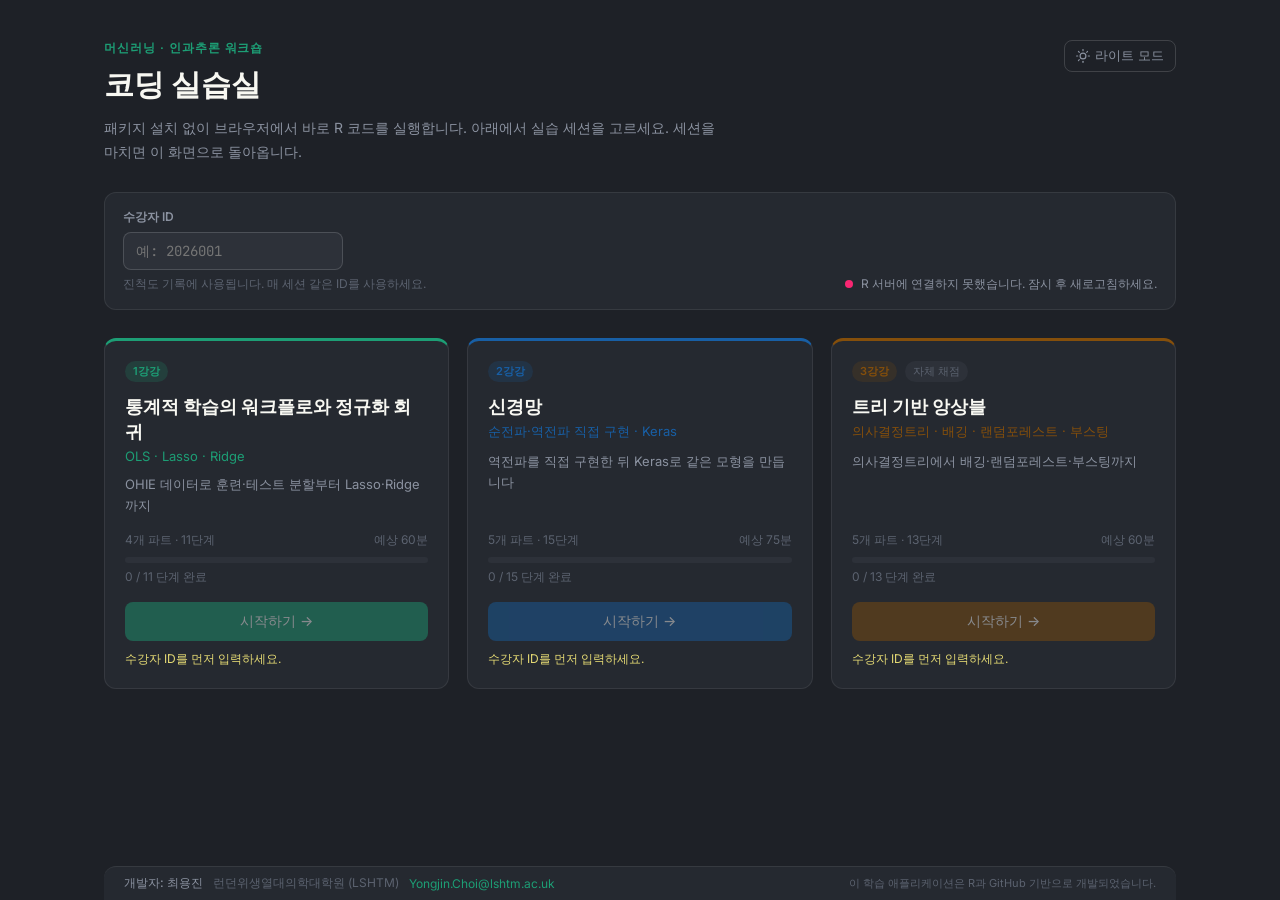
==== commit ab0f580c: "Add files via upload" ====
--- a/index.html
+++ b/index.html
@@ -3,153 +3,151 @@
 <head>
   <meta charset="UTF-8" />
   <meta name="viewport" content="width=device-width, initial-scale=1.0" />
-  <script id="MathJax-script" async src="https://cdn.jsdelivr.net/npm/mathjax@3/es5/tex-mml-chtml.js"></script>
   <title>코딩 실습실</title>
   <link rel="stylesheet" href="style.css" />
 </head>
 <body>
 
-<div class="app" id="app">
+<div class="hub">
 
-  <!-- ── 메인 레이아웃 ── -->
-  <div class="main">
+  <header class="hub-header">
+    <div>
+      <div class="hub-kicker">머신러닝 · 인과추론 워크숍</div>
+      <h1 class="hub-title">코딩 실습실</h1>
+      <p class="hub-desc">
+        패키지 설치 없이 브라우저에서 바로 R 코드를 실행합니다.
+        아래에서 실습 세션을 고르세요. 세션을 마치면 이 화면으로 돌아옵니다.
+      </p>
+    </div>
+    <button id="theme-btn" class="theme-btn" onclick="toggleTheme()" title="라이트/다크 전환"></button>
+  </header>
 
-    <!-- 왼쪽 패널 -->
-    <div class="left-panel">
-      <div class="lesson-header">
-        <div class="chapter-badge" id="chapter-badge"></div>
-        <div class="lesson-title"  id="lesson-title"></div>
-      </div>
-      <div class="steps-nav"   id="steps-nav"></div>
-      <div class="mission-body" id="mission-body"></div>
+  <section class="hub-bar">
+    <div class="hub-field">
+      <label for="student-id">수강자 ID</label>
+      <input id="student-id" type="text" maxlength="20" placeholder="예: 2026001"
+             oninput="onStudentInput()" />
+      <span class="hub-field-help">진척도 기록에 사용됩니다. 매 세션 같은 ID를 사용하세요.</span>
     </div>
+    <div class="hub-status">
+      <span class="status-dot" id="server-dot"></span>
+      <span id="server-text">R 서버 상태 확인 중…</span>
+    </div>
+  </section>
 
-    <!-- 오른쪽 패널 -->
-    <div class="right-panel" id="right-panel">
+  <section class="session-grid" id="session-grid"></section>
 
-      <div class="editor-header">
-        <div class="editor-actions">
-          <button id="theme-btn" class="theme-btn" onclick="toggleTheme()" title="라이트/다크 전환">
-            <svg width="14" height="14" viewBox="0 0 24 24" fill="none" stroke="currentColor" stroke-width="2" stroke-linecap="round" stroke-linejoin="round"><circle cx="12" cy="12" r="5"/><line x1="12" y1="1" x2="12" y2="3"/><line x1="12" y1="21" x2="12" y2="23"/><line x1="4.22" y1="4.22" x2="5.64" y2="5.64"/><line x1="18.36" y1="18.36" x2="19.78" y2="19.78"/><line x1="1" y1="12" x2="3" y2="12"/><line x1="21" y1="12" x2="23" y2="12"/><line x1="4.22" y1="19.78" x2="5.64" y2="18.36"/><line x1="18.36" y1="5.64" x2="19.78" y2="4.22"/></svg>
-            라이트 모드
-          </button>
-          <button class="reset-btn" onclick="resetCode()">초기화</button>
-          <button class="run-btn" id="run-btn" onclick="runCode()">▶ 실행</button>
-        </div>
-      </div>
-
-      <div class="editor-wrap" id="code-editor-wrap"></div>
-
-      <div class="output-panel" id="output-panel">
-        <div class="resizer-top" id="resizer-top"></div>
-
-        <div class="output-header">
-          <span class="output-label">출력</span>
-          <span class="output-status" id="output-status"></span>
-        </div>
-
-        <div class="output-container" id="output-container">
-          <div class="output-body" id="output-body">
-            <span class="output-placeholder">코드를 실행하면 결과가 여기에 나타나요.</span>
-          </div>
-          <div id="output-plot-wrap" style="display:none;">
-            <div style="width:100%;text-align:center;">
-              <img id="output-plot" src="" alt="R Plot">
-            </div>
-          </div>
-        </div>
-      </div>
-
-    </div><!-- /.right-panel -->
-
-  </div><!-- /.main -->
-
-  <!-- ── 푸터 ── -->
   <footer class="app-footer">
     <div class="footer-left">
       <span class="footer-dev">개발자: 최용진</span>
       <span class="footer-affil">런던위생열대의학대학원 (LSHTM)</span>
       <a class="footer-email" href="mailto:Yongjin.Choi@lshtm.ac.uk">Yongjin.Choi@lshtm.ac.uk</a>
     </div>
-    <div class="footer-right">
-      이 학습 애플리케이션은 R 4.6.0과 GitHub 기반으로 개발되었습니다.
-    </div>
+    <div class="footer-right">이 학습 애플리케이션은 R과 GitHub 기반으로 개발되었습니다.</div>
   </footer>
 
-  <!-- ── 완료 모달 ── -->
-  <div class="modal-overlay" id="modal-overlay" style="display:none;">
-    <div class="modal-card" style="position:relative;">
-      <button class="modal-close" onclick="closeModal()">×</button>
-      <div class="modal-icon">✓</div>
-      <div class="modal-title" id="modal-title"></div>
-      <div class="modal-impl"  id="modal-impl"></div>
-      <div class="modal-sub"   id="modal-sub"></div>
-      <button class="modal-next-btn" onclick="nextStep()">다음 단계 →</button>
-    </div>
-  </div>
+</div>
 
-  <!--
-  닉네임 모달 (현재 비활성화)
-  <div class="modal-overlay" id="nickname-overlay" style="display:none;">
-    <div class="modal-card nickname-card">
-      <div class="nickname-title">👋 반갑습니다!</div>
-      <div class="nickname-desc">
-        실습을 시작하기 전에 닉네임을 입력해주세요.<br>
-        <span class="nickname-tip">💡 매 세션에서 동일한 닉네임을 사용하시길 권장합니다.</span>
-      </div>
-      <input
-        type="text"
-        id="nickname-input"
-        class="nickname-input"
-        placeholder="닉네임 입력..."
-        maxlength="20"
-        onkeydown="handleNicknameKey(event)"
-      />
-      <div class="nickname-error" id="nickname-error" style="display:none;">닉네임을 입력해주세요.</div>
-      <button class="modal-next-btn" onclick="submitNickname()">실습 시작 →</button>
-    </div>
-  </div>
-  -->
+<script src="courses.js"></script>
+<script src="lessons/workflow.js"></script>
+<script src="lessons/nn.js"></script>
+<script src="lessons/ensemble.js"></script>
+<script>
+/* ── 수강자 ID ─────────────────────────────────────────── */
+function onStudentInput() {
+  setStudentId(document.getElementById('student-id').value);
+  renderSessions();
+}
 
-</div><!-- /.app -->
+/* ── 세션 카드 ─────────────────────────────────────────── */
+function renderSessions() {
+  const grid = document.getElementById('session-grid');
+  const hasId = getStudentId().length > 0;
 
-<script src="lessons.js"></script>
-<script src="app.js"></script>
+  grid.innerHTML = SESSION_ORDER.map(meta => {
+    const course = COURSES[meta.id];
+    if (!course) return '';
 
-<script>
-  /* ── 모달 닫기 ── */
-  function closeModal() {
-    document.getElementById('modal-overlay').style.display = 'none';
+    const total = countSteps(course);
+    const done  = sessionProgress(meta.id).done.length;
+    const pct   = total ? Math.round(done / total * 100) : 0;
+    const state = done === 0 ? 'start' : (done >= total ? 'done' : 'resume');
+    const label = state === 'start' ? '시작하기' : state === 'done' ? '다시 보기' : '이어하기';
+
+    return `
+      <article class="session-card ${state === 'done' ? 'is-done' : ''}"
+               style="--accent:${course.color}">
+        <div class="session-top">
+          <span class="session-badge">${course.title.split('.')[0]}강</span>
+          ${state === 'done' ? '<span class="session-complete">완료</span>' : ''}
+          ${course.tracker ? '' : '<span class="session-tag">자체 채점</span>'}
+        </div>
+        <h2 class="session-name">${course.title.replace(/^\d+강\.\s*/, '')}</h2>
+        <p class="session-sub">${course.subtitle}</p>
+        <p class="session-note">${meta.note}</p>
+
+        <div class="session-meta">
+          <span>${course.chapters.length}개 파트 · ${total}단계</span>
+          <span>예상 ${meta.est}</span>
+        </div>
+
+        <div class="progress-track"><div class="progress-fill" style="width:${pct}%"></div></div>
+        <div class="progress-text">${done} / ${total} 단계 완료</div>
+
+        <div class="session-actions">
+          <button class="session-btn" ${hasId ? '' : 'disabled'}
+                  onclick="openSession('${meta.id}')">${label} →</button>
+          ${done > 0 ? `<button class="session-reset" onclick="resetSession('${meta.id}')">진척도 초기화</button>` : ''}
+        </div>
+        ${hasId ? '' : '<div class="session-lock">수강자 ID를 먼저 입력하세요.</div>'}
+      </article>`;
+  }).join('');
+}
+
+function openSession(id) {
+  location.href = `practice.html?session=${encodeURIComponent(id)}`;
+}
+function resetSession(id) {
+  if (!confirm('이 세션의 진척도를 지웁니다. 계속할까요?')) return;
+  resetSessionProgress(id);
+  renderSessions();
+}
+
+/* ── R 서버 상태 (무료 플랜은 첫 요청이 느립니다) ───────── */
+async function pingServer() {
+  const dot  = document.getElementById('server-dot');
+  const text = document.getElementById('server-text');
+  text.textContent = 'R 서버를 깨우는 중… (최대 60초)';
+  try {
+    const t0 = Date.now();
+    const res = await fetch(`${API_URL}/health`);
+    const data = await res.json();
+    if (data.status === 'ok') {
+      dot.classList.add('ok');
+      text.textContent = `R 서버 준비 완료 (${((Date.now() - t0) / 1000).toFixed(1)}초)`;
+      return;
+    }
+    throw new Error();
+  } catch (e) {
+    dot.classList.add('err');
+    text.textContent = 'R 서버에 연결하지 못했습니다. 잠시 후 새로고침하세요.';
   }
+}
 
-  /* ── 출력 패널 리사이즈 ── */
-  (function () {
-    const panel   = document.getElementById('output-panel');
-    const resizer = document.getElementById('resizer-top');
-    let isResizing = false, startY, startHeight;
+/* ── 시작 ──────────────────────────────────────────────── */
+window.addEventListener('load', () => {
+  applyTheme(localStorage.getItem('theme') || 'dark');
+  document.getElementById('student-id').value = getStudentId();
 
-    resizer.addEventListener('mousedown', (e) => {
-      isResizing  = true;
-      startY      = e.clientY;
-      startHeight = parseInt(getComputedStyle(panel).height, 10);
-
-      const onMove = (e) => {
-        if (!isResizing) return;
-        const newH = startHeight + (startY - e.clientY);
-        if (newH >= 100 && newH <= window.innerHeight * 0.8) {
-          panel.style.height = newH + 'px';
-        }
-      };
-      const onUp = () => {
-        isResizing = false;
-        document.removeEventListener('mousemove', onMove);
-        document.removeEventListener('mouseup',   onUp);
-      };
-      document.addEventListener('mousemove', onMove);
-      document.addEventListener('mouseup',   onUp);
-    });
-  })();
+  const doneParam = new URLSearchParams(location.search).get('done');
+  renderSessions();
+  if (doneParam && COURSES[doneParam]) {
+    const card = document.querySelector('.session-card');
+    if (card) card.scrollIntoView({ behavior: 'smooth', block: 'center' });
+  }
+  pingServer();
+});
 </script>
 
 </body>
-</html>+</html>
--- a/style.css
+++ b/style.css
@@ -484,4 +484,179 @@
 .footer-affil { color: var(--text3); }
 .footer-email { color: var(--teal); text-decoration: none; }
 .footer-email:hover { text-decoration: underline; }
-.footer-right { color: var(--text3); font-size: 11px; }+.footer-right { color: var(--text3); font-size: 11px; }
+
+/* ══════════════════════════════════════════════
+   v2 추가분 — 마스터(허브) 페이지
+══════════════════════════════════════════════ */
+.hub {
+  min-height: 100vh; display: flex; flex-direction: column;
+  max-width: 1120px; margin: 0 auto; padding: 40px 24px 0;
+}
+.hub-header {
+  display: flex; align-items: flex-start; justify-content: space-between;
+  gap: 20px; margin-bottom: 28px;
+}
+.hub-kicker {
+  font-size: 12px; letter-spacing: 0.08em; text-transform: uppercase;
+  color: var(--teal); font-weight: 600; margin-bottom: 8px;
+}
+.hub-title { font-size: 30px; font-weight: 600; color: var(--mk-white); margin-bottom: 10px; }
+.hub-desc  { font-size: 14px; line-height: 1.7; color: var(--text2); max-width: 620px; }
+
+.hub-bar {
+  display: flex; align-items: flex-end; justify-content: space-between;
+  gap: 20px; flex-wrap: wrap;
+  background: var(--bg2); border: 0.5px solid var(--border);
+  border-radius: var(--radius-lg); padding: 16px 18px; margin-bottom: 28px;
+}
+.hub-field { display: flex; flex-direction: column; gap: 6px; }
+.hub-field label { font-size: 12px; font-weight: 600; color: var(--text2); }
+.hub-field input {
+  width: 220px; padding: 9px 12px;
+  background: var(--bg3); border: 0.5px solid var(--border2);
+  border-radius: var(--radius); color: var(--text);
+  font-family: var(--mono); font-size: 14px; outline: none;
+}
+.hub-field input:focus { border-color: var(--teal); }
+.hub-field-help { font-size: 12px; color: var(--text3); }
+.hub-status { display: flex; align-items: center; gap: 8px; font-size: 12px; color: var(--text2); }
+.status-dot {
+  width: 8px; height: 8px; border-radius: 50%;
+  background: var(--mk-yellow); animation: pulse 1.4s infinite;
+}
+.status-dot.ok  { background: var(--mk-green); animation: none; }
+.status-dot.err { background: var(--mk-pink);  animation: none; }
+@keyframes pulse { 0%,100% { opacity: 1; } 50% { opacity: 0.3; } }
+
+.session-grid {
+  display: grid; grid-template-columns: repeat(auto-fit, minmax(300px, 1fr));
+  gap: 18px; margin-bottom: 40px;
+}
+.session-card {
+  display: flex; flex-direction: column;
+  background: var(--bg2); border: 0.5px solid var(--border);
+  border-top: 3px solid var(--accent);
+  border-radius: var(--radius-lg); padding: 20px;
+  transition: transform 0.15s, border-color 0.15s;
+}
+.session-card:hover { transform: translateY(-2px); border-color: var(--border2); }
+.session-top { display: flex; align-items: center; gap: 8px; margin-bottom: 12px; }
+.session-badge {
+  font-size: 11px; font-weight: 600; padding: 3px 8px; border-radius: 999px;
+  background: color-mix(in srgb, var(--accent) 18%, transparent); color: var(--accent);
+}
+.session-complete {
+  font-size: 11px; font-weight: 600; padding: 3px 8px; border-radius: 999px;
+  background: var(--teal-l); color: var(--teal);
+}
+.session-tag {
+  font-size: 11px; padding: 3px 8px; border-radius: 999px;
+  background: var(--bg3); color: var(--text3);
+}
+.session-name { font-size: 18px; font-weight: 600; color: var(--mk-white); line-height: 1.4; }
+.session-sub  { font-size: 13px; color: var(--accent); margin-top: 4px; }
+.session-note { font-size: 13px; color: var(--text2); line-height: 1.6; margin-top: 10px; flex: 1; }
+.session-meta {
+  display: flex; justify-content: space-between;
+  font-size: 12px; color: var(--text3); margin: 16px 0 8px;
+}
+.progress-track { height: 6px; background: var(--bg3); border-radius: 999px; overflow: hidden; }
+.progress-fill  { height: 100%; background: var(--accent); transition: width 0.3s; }
+.progress-text  { font-size: 12px; color: var(--text3); margin-top: 6px; }
+.session-actions { display: flex; align-items: center; gap: 10px; margin-top: 16px; }
+.session-btn {
+  flex: 1; padding: 10px 14px; border: none; border-radius: var(--radius);
+  background: var(--accent); color: #fff; font-family: var(--sans);
+  font-size: 14px; font-weight: 500; cursor: pointer; transition: filter 0.15s;
+}
+.session-btn:hover:not(:disabled) { filter: brightness(1.12); }
+.session-btn:disabled { opacity: 0.45; cursor: not-allowed; }
+.session-reset {
+  background: transparent; border: none; color: var(--text3);
+  font-size: 12px; cursor: pointer; text-decoration: underline;
+}
+.session-reset:hover { color: var(--text2); }
+.session-lock { font-size: 12px; color: var(--mk-yellow); margin-top: 10px; }
+.hub .app-footer { margin-top: auto; border-radius: var(--radius-lg) var(--radius-lg) 0 0; }
+
+/* ══════════════════════════════════════════════
+   v2 추가분 — 실습 화면
+══════════════════════════════════════════════ */
+.back-link {
+  display: inline-block; font-size: 12px; color: var(--text3);
+  text-decoration: none; margin-bottom: 8px;
+}
+.back-link:hover { color: var(--teal); }
+.session-label { font-size: 12px; color: var(--text3); font-weight: 500; }
+.editor-header { justify-content: space-between; }
+
+/* 잠긴 단계 */
+.step-dot.locked {
+  opacity: 0.45; cursor: not-allowed;
+  background: var(--bg3); color: var(--text3); border-color: var(--border);
+}
+.step-dot.locked:hover { background: var(--bg3); }
+
+/* 빈칸 체크리스트 */
+.task-code {
+  font-family: var(--mono); font-size: 12.5px; line-height: 1.55;
+  color: var(--text2); word-break: break-all;
+}
+.task-item.is-wrong .task-code { color: var(--mk-pink); }
+.task-check.wrong { background: var(--mk-pink); border-color: var(--mk-pink); color: #fff; }
+.task-note { font-size: 12px; color: var(--text3); margin-top: 8px; }
+
+/* 채점 결과 */
+.feedback-box {
+  background: var(--bg3); border: 0.5px solid var(--border);
+  border-radius: var(--radius); padding: 12px; font-size: 13px; line-height: 1.6;
+}
+.feedback-pre {
+  font-family: var(--mono); font-size: 12px; white-space: pre-wrap;
+  color: var(--text); margin-bottom: 8px;
+}
+.feedback-good { color: var(--mk-green); }
+.feedback-bad  { color: var(--mk-pink); }
+
+/* 안내 배너 */
+.notice {
+  background: var(--teal-l); color: var(--teal);
+  border-radius: var(--radius); padding: 10px 12px;
+  font-size: 13px; margin-bottom: 14px;
+}
+.link-btn {
+  background: none; border: none; color: inherit; font-weight: 600;
+  text-decoration: underline; cursor: pointer; font-size: 13px; padding: 0;
+}
+
+/* 그래프 출력 */
+#output-plots { display: flex; flex-direction: column; gap: 12px; padding: 0 12px 12px; }
+.plot-item { text-align: center; background: #ffffff; border-radius: var(--radius); padding: 8px; }
+.plot-item img { max-width: 100%; height: auto; }
+
+/* 개념 설명 안의 코드 블록 */
+.concept-code {
+  font-family: var(--mono); font-size: 12px; line-height: 1.6;
+  background: var(--bg3); border-radius: var(--radius);
+  padding: 10px; margin: 8px 0; overflow-x: auto; color: var(--text);
+}
+.mission-text ul { margin: 8px 0 8px 18px; }
+.mission-text li { margin-bottom: 6px; }
+.mission-text p  { margin-bottom: 8px; }
+
+/* 빈칸 강조 */
+.hl-blank {
+  background: color-mix(in srgb, var(--mk-orange) 22%, transparent);
+  color: var(--mk-orange); border-radius: 3px;
+}
+
+/* 토스트 */
+.toast {
+  position: fixed; left: 50%; bottom: 60px; transform: translateX(-50%) translateY(10px);
+  background: var(--bg3); color: var(--text);
+  border: 0.5px solid var(--border2); border-radius: var(--radius);
+  padding: 10px 16px; font-size: 13px; opacity: 0; pointer-events: none;
+  transition: opacity 0.2s, transform 0.2s; z-index: 200; max-width: 520px;
+}
+.toast.visible { opacity: 1; transform: translateX(-50%) translateY(0); }
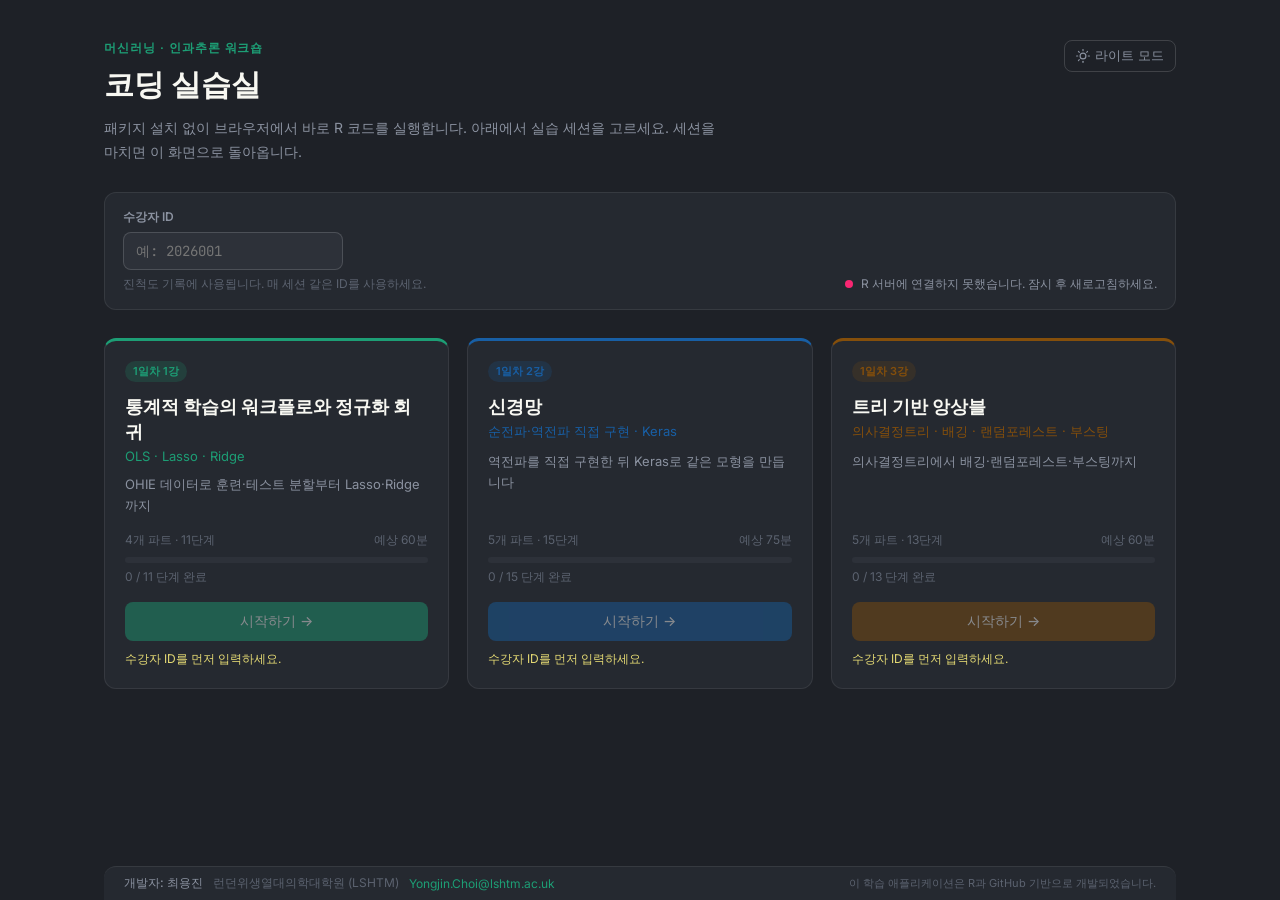
==== commit 9eb33c57: "2026-08-23" ====
--- a/index.html
+++ b/index.html
@@ -78,7 +78,7 @@
       <article class="session-card ${state === 'done' ? 'is-done' : ''}"
                style="--accent:${course.color}">
         <div class="session-top">
-          <span class="session-badge">${course.title.split('.')[0]}강</span>
+          <span class="session-badge">${course.label || course.title.split('.')[0]}</span>
           ${state === 'done' ? '<span class="session-complete">완료</span>' : ''}
           ${course.tracker ? '' : '<span class="session-tag">자체 채점</span>'}
         </div>
@@ -122,9 +122,9 @@
     const t0 = Date.now();
     const res = await fetch(`${API_URL}/health`);
     const data = await res.json();
-    if (data.status === 'ok') {
+    if (unbox(data.status) === 'ok') {
       dot.classList.add('ok');
-      text.textContent = `R 서버 준비 완료 (${((Date.now() - t0) / 1000).toFixed(1)}초)`;
+      text.textContent = `R 서버 준비 완료 (${((Date.now() - t0) / 1000).toFixed(1)}초)${shard}`;
       return;
     }
     throw new Error();
